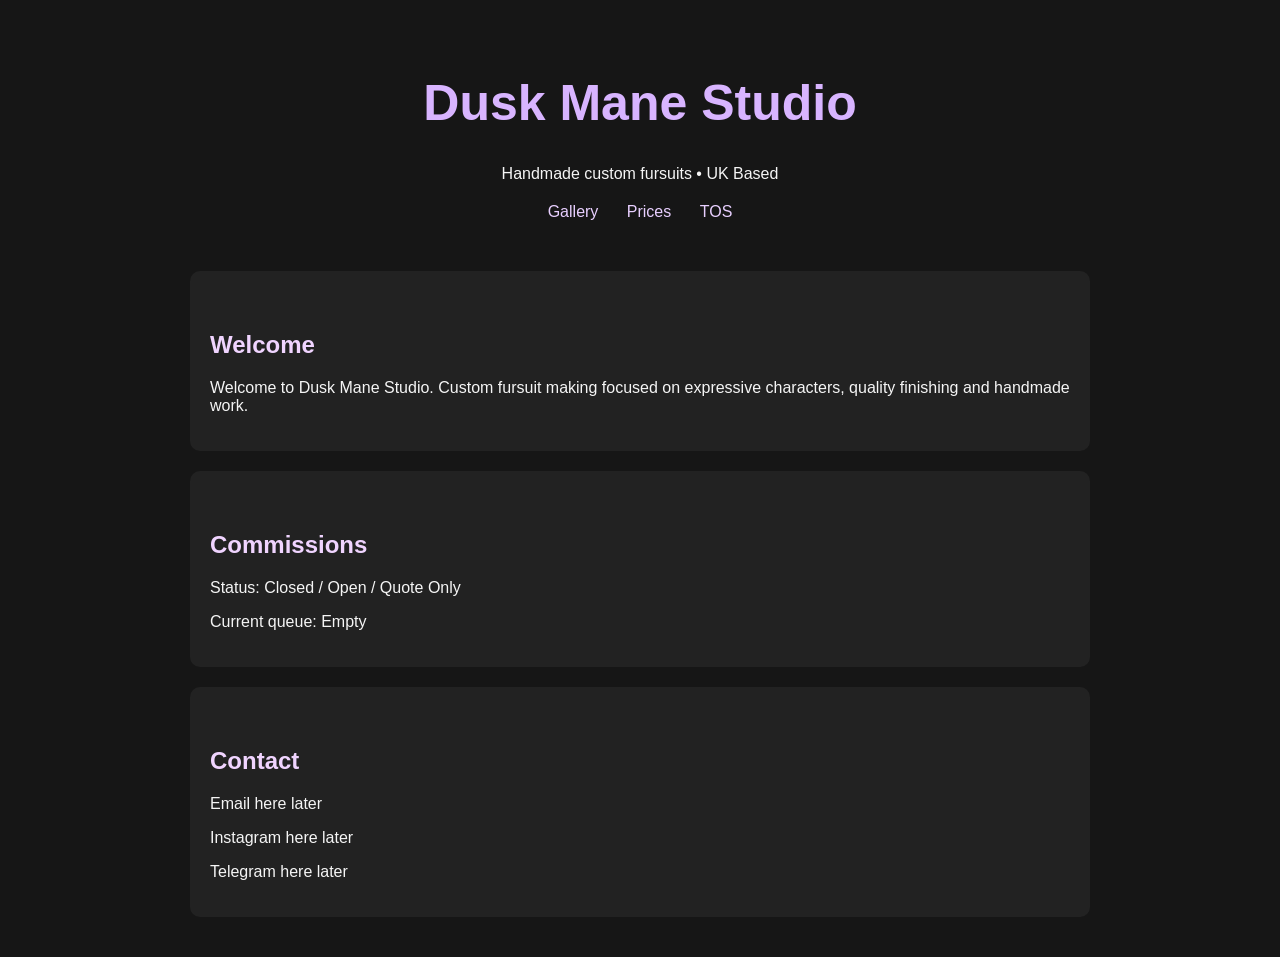
==== index.html @ d0fcc732 "Add files via upload" ====
<!DOCTYPE html>
<html>

<head>
<title>Dusk Mane Studio</title>
<link rel="stylesheet" href="style.css">
</head>

<body>

<header>

<h1>Dusk Mane Studio</h1>

<p>
Handmade custom fursuits • UK Based
</p>

<nav>
<a href="gallery.html">Gallery</a>
<a href="prices.html">Prices</a>
<a href="tos.html">TOS</a>
</nav>

</header>

<section>

<h2>Welcome</h2>

<p>
Welcome to Dusk Mane Studio.

Custom fursuit making focused on expressive characters, quality finishing and handmade work.
</p>

</section>

<section>

<h2>Commissions</h2>

<p>
Status: Closed / Open / Quote Only
</p>

<p>
Current queue:
Empty
</p>

</section>

<section>

<h2>Contact</h2>

<p>
Email here later
</p>

<p>
Instagram here later
</p>

<p>
Telegram here later
</p>

</section>

</body>

</html>
---- style.css ----
body{
background:#161616;
color:#f5f5f5;
font-family:Arial;
max-width:900px;
margin:auto;
padding:40px;
}

header{
text-align:center;
padding-bottom:30px;
}

h1{
color:#d8b4ff;
font-size:50px;
}

h2{
color:#f0d4ff;
margin-top:40px;
}

nav{
margin-top:20px;
}

a{
padding:12px;
color:#e8cfff;
text-decoration:none;
}

section{
background:#222;
padding:20px;
margin-top:20px;
border-radius:10px;
}
.gallery{
display:flex;
flex-wrap:wrap;
gap:20px;
justify-content:center;
margin-top:30px;
}

.gallery img{
width:auto;
height:auto;
border-radius:15px;
max-height:500px;
}
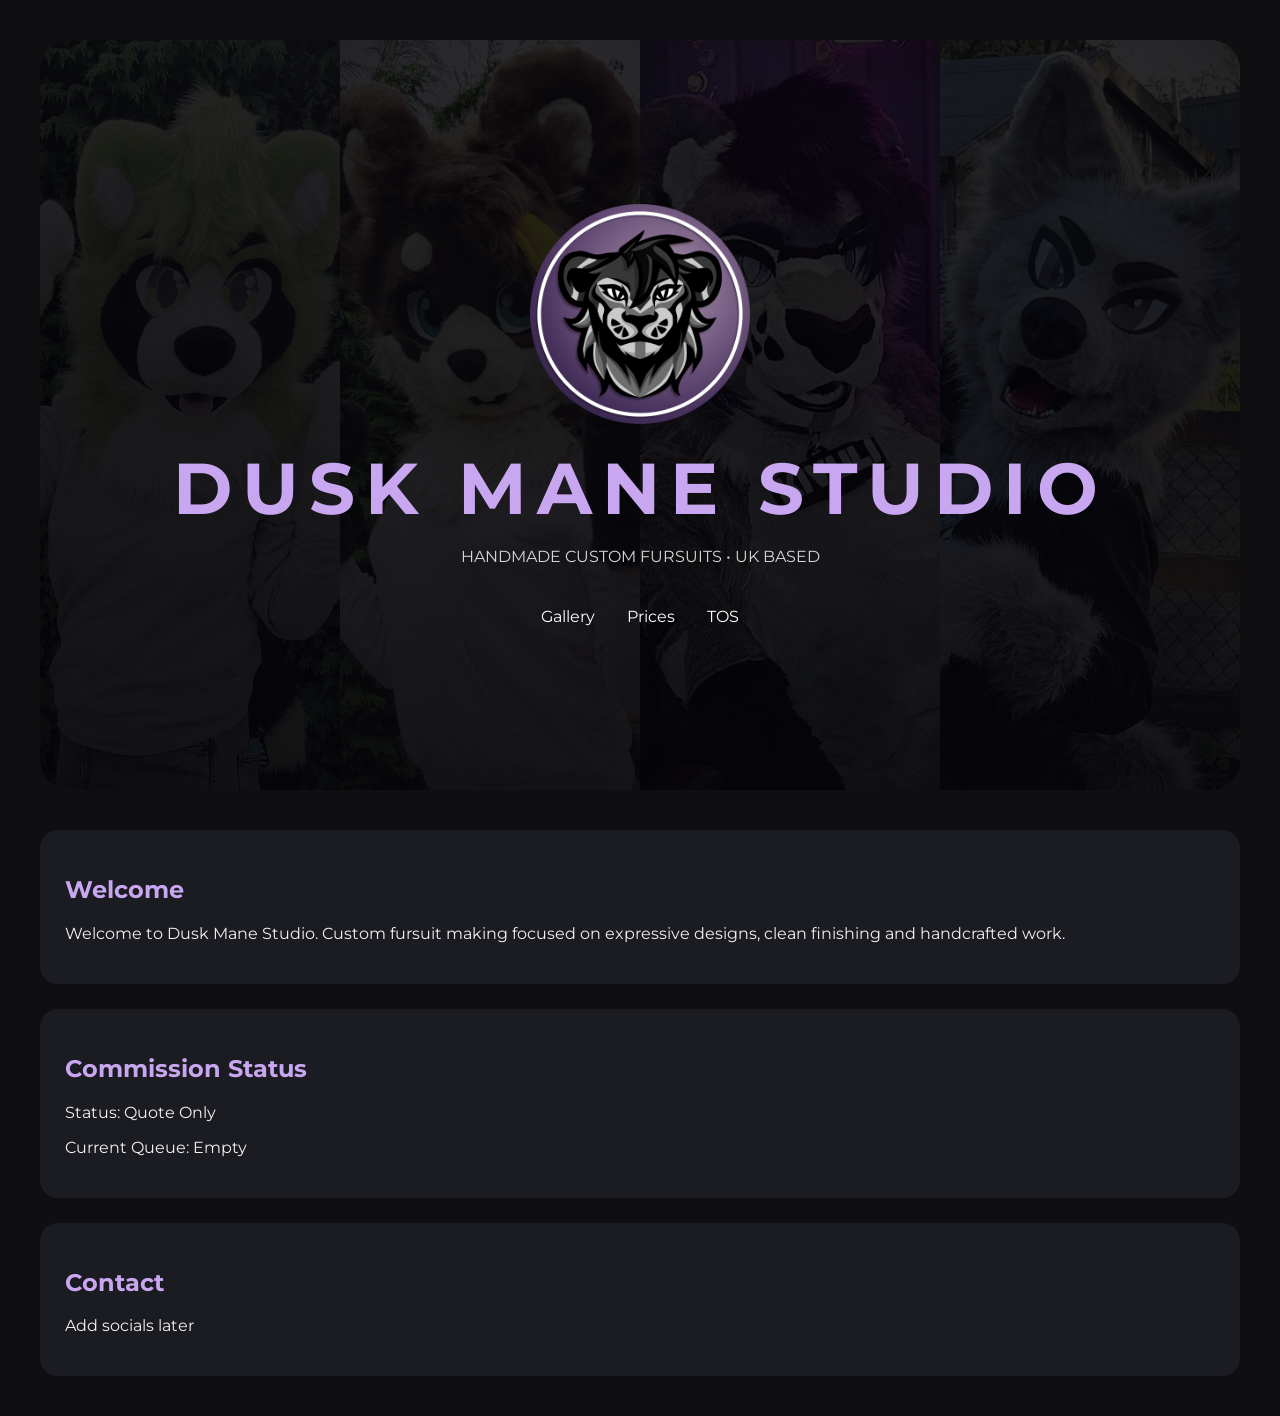
==== commit 7a3fc71c: "Add files via upload" ====
--- a/index.html
+++ b/index.html
@@ -2,25 +2,62 @@
 <html>
 
 <head>
+
 <title>Dusk Mane Studio</title>
+
 <link rel="stylesheet" href="style.css">
+
+<link rel="preconnect" href="https://fonts.googleapis.com">
+
+<link rel="preconnect" href="https://fonts.gstatic.com" crossorigin>
+
+<link href="https://fonts.googleapis.com/css2?family=Montserrat:wght@300;500;700&display=swap" rel="stylesheet">
+
 </head>
 
 <body>
 
-<header>
+<div class="hero">
 
-<h1>Dusk Mane Studio</h1>
+<div class="hero-bg">
 
-<p>
-Handmade custom fursuits • UK Based
+<img src="images/hero1.jpg">
+
+<img src="images/hero4.jpg">
+
+<img src="images/hero3.jpg">
+
+<img src="images/hero2.jpg">
+
+</div>
+
+<div class="hero-content">
+
+<img src="images/logo.png" class="logo">
+
+<h1>DUSK MANE STUDIO</h1>
+
+<p class="tagline">
+HANDMADE CUSTOM FURSUITS • UK BASED
 </p>
 
 <nav>
+
 <a href="gallery.html">Gallery</a>
+
 <a href="prices.html">Prices</a>
+
 <a href="tos.html">TOS</a>
+
 </nav>
+
+</div>
+
+</div>
+
+</p>
+
+<nav>
 
 </header>
 
@@ -29,24 +66,25 @@
 <h2>Welcome</h2>
 
 <p>
+
 Welcome to Dusk Mane Studio.
 
-Custom fursuit making focused on expressive characters, quality finishing and handmade work.
+Custom fursuit making focused on expressive designs, clean finishing and handcrafted work.
+
 </p>
 
 </section>
 
 <section>
 
-<h2>Commissions</h2>
+<h2>Commission Status</h2>
 
 <p>
-Status: Closed / Open / Quote Only
+Status: Quote Only
 </p>
 
 <p>
-Current queue:
-Empty
+Current Queue: Empty
 </p>
 
 </section>
@@ -56,15 +94,7 @@
 <h2>Contact</h2>
 
 <p>
-Email here later
-</p>
-
-<p>
-Instagram here later
-</p>
-
-<p>
-Telegram here later
+Add socials later
 </p>
 
 </section>
--- a/style.css
+++ b/style.css
@@ -1,54 +1,196 @@
 body{
-background:#161616;
-color:#f5f5f5;
-font-family:Arial;
-max-width:900px;
-margin:auto;
+
+margin:0;
+
 padding:40px;
+
+background:#0f0f12;
+
+color:#f2f2f2;
+
+font-family:'Montserrat',sans-serif;
+
 }
 
-header{
-text-align:center;
-padding-bottom:30px;
+.hero{
+
+position:relative;
+
+height:750px;
+
+overflow:hidden;
+
+border-radius:30px;
+
+margin-bottom:40px;
+
+}
+
+.hero-bg{
+
+position:absolute;
+
+width:100%;
+
+height:100%;
+
+display:grid;
+
+grid-template-columns:repeat(4,1fr);
+
+}
+
+.hero-bg img{
+
+width:100%;
+
+height:100%;
+
+object-fit:cover;
+
+filter:
+brightness(28%)
+grayscale(35%);
+
+}
+
+.hero-content{
+
+position:absolute;
+
+top:0;
+
+left:0;
+
+width:100%;
+
+height:100%;
+
+z-index:2;
+
+display:flex;
+
+flex-direction:column;
+
+justify-content:center;
+
+align-items:center;
+
+background:
+linear-gradient(
+rgba(5,5,10,0.45),
+rgba(5,5,10,0.75)
+);
+
+}
+
+.logo{
+
+width:220px;
+
+margin-bottom:20px;
+
 }
 
 h1{
-color:#d8b4ff;
-font-size:50px;
+
+font-size:72px;
+
+letter-spacing:10px;
+
+color:#c9a7f0;
+
+text-align:center;
+
+margin:0;
+
+}
+
+.tagline{
+
+color:#d7d7d7;
+
+margin-top:15px;
+
+}
+
+nav{
+
+margin-top:25px;
+
+}
+
+nav a{
+
+color:white;
+
+padding:14px;
+
+text-decoration:none;
+
+}
+
+section{
+
+background:#1b1b22;
+
+padding:25px;
+
+margin-top:25px;
+
+border-radius:18px;
+
 }
 
 h2{
-color:#f0d4ff;
-margin-top:40px;
+
+color:#c9a7f0;
+
 }
 
-nav{
-margin-top:20px;
+/* GALLERY */
+
+.gallery{
+
+display:grid;
+
+grid-template-columns:repeat(2,1fr);
+
+gap:30px;
+
+margin-top:40px;
+
 }
 
-a{
-padding:12px;
-color:#e8cfff;
-text-decoration:none;
+.square{
+
+aspect-ratio:1/1;
+
+overflow:hidden;
+
+border-radius:20px;
+
 }
 
-section{
-background:#222;
-padding:20px;
-margin-top:20px;
-border-radius:10px;
-}
-.gallery{
-display:flex;
-flex-wrap:wrap;
-gap:20px;
-justify-content:center;
-margin-top:30px;
+.portrait{
+
+aspect-ratio:5/7;
+
+overflow:hidden;
+
+border-radius:20px;
+
 }
 
-.gallery img{
-width:auto;
-height:auto;
-border-radius:15px;
-max-height:500px;
+.square img,
+.portrait img{
+
+width:100%;
+
+height:100%;
+
+object-fit:cover;
+
+display:block;
+
 }
